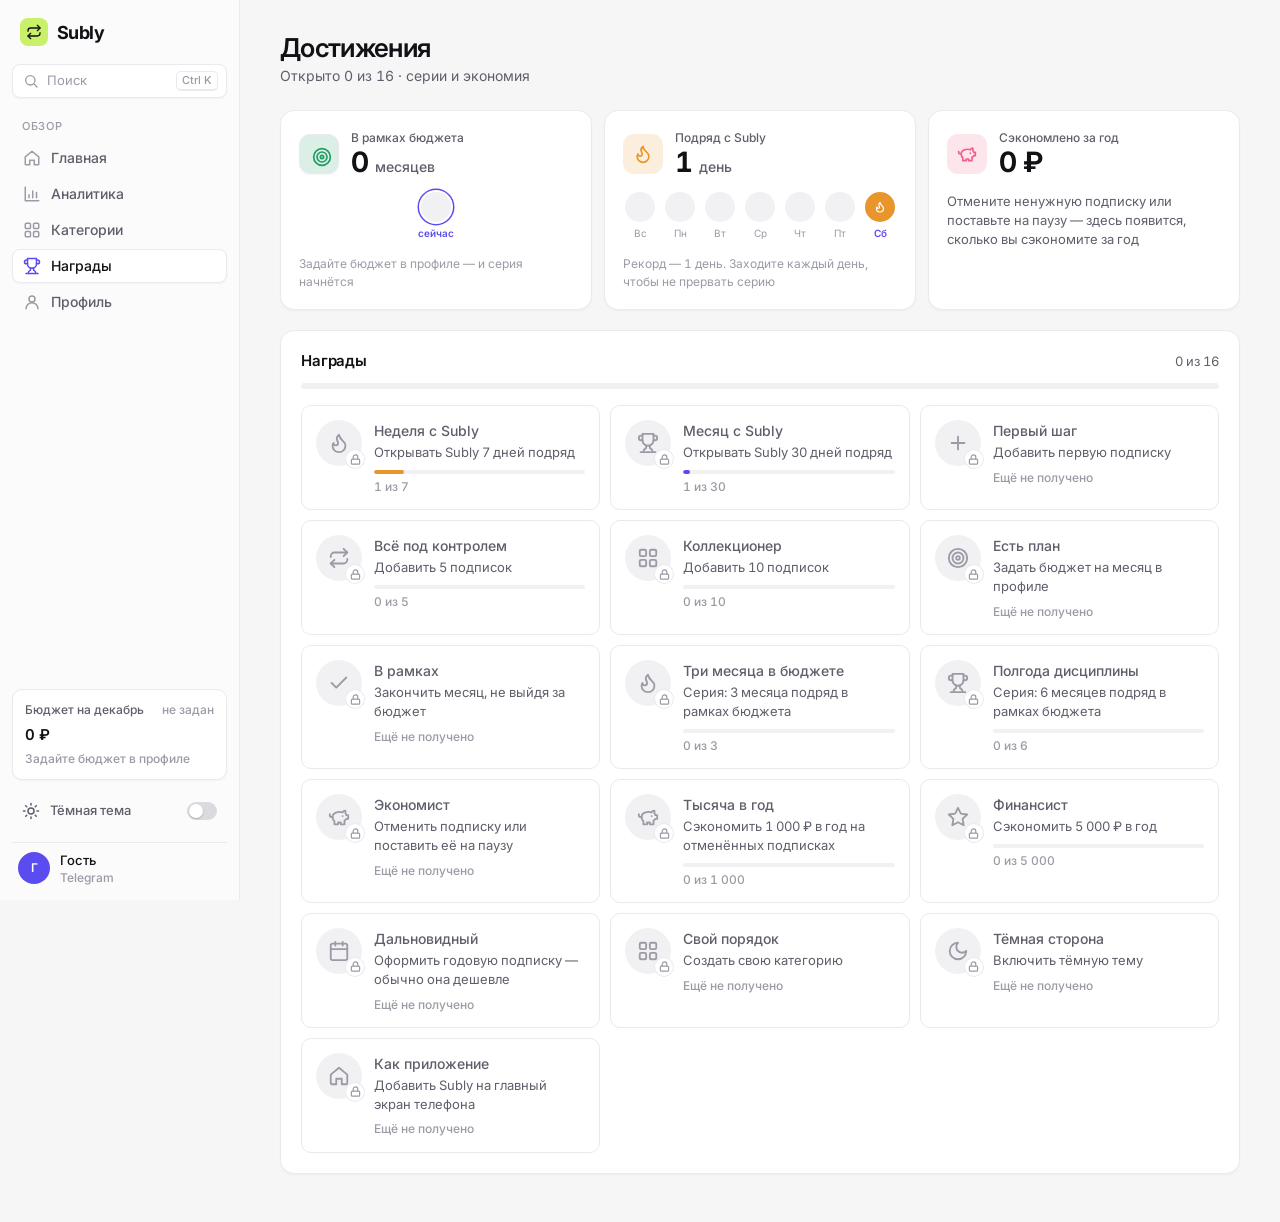
==== docs/achievements.html @ ef6b1e38 "update prize for mini app" ====
<!doctype html>
<html lang="ru">
<head>
  <meta charset="utf-8">
  <meta name="viewport" content="width=device-width, initial-scale=1">
  <!-- Библиотека Telegram Mini Apps -->
  <script src="https://telegram.org/js/telegram-web-app.js"></script>
  <script src="js/theme.js"></script>
  <title>Достижения — Subly</title>
  <link rel="icon" href="favicon.svg" type="image/svg+xml">
  <link rel="preconnect" href="https://fonts.googleapis.com">
  <link rel="preconnect" href="https://fonts.gstatic.com" crossorigin>
  <link href="https://fonts.googleapis.com/css2?family=Inter:wght@400;500;600;700&display=swap" rel="stylesheet">
  <link rel="stylesheet" href="css/base.css">
  <link rel="stylesheet" href="css/components.css">
  <link rel="stylesheet" href="css/layout.css">
  <link rel="stylesheet" href="css/pages.css">
  <link rel="stylesheet" href="css/animations.css">
</head>
<body>
  <div class="app">

    <!-- Боковое меню (одинаковое на всех страницах приложения) -->
    <aside class="sidebar">
      <a href="dashboard.html" class="logo"><span class="logo-mark"><i data-icon="repeat" data-size="16"></i></span>Subly</a>

      <!-- Кнопка быстрого поиска (то же самое — сочетание Ctrl+K) -->
      <button class="search-trigger" data-palette aria-label="Поиск">
        <i data-icon="search" data-size="16"></i><span class="label">Поиск</span><kbd>Ctrl K</kbd>
      </button>

      <nav class="nav">
        <div class="overline">Обзор</div>
        <a href="dashboard.html"><i data-icon="home" data-size="18"></i><span>Главная</span></a>
        <a href="analytics.html"><i data-icon="chart" data-size="18"></i><span>Аналитика</span></a>
        <a href="categories.html"><i data-icon="grid" data-size="18"></i><span>Категории</span></a>
        <a href="achievements.html" class="active"><i data-icon="trophy" data-size="18"></i><span>Награды</span></a>
        <a href="profile.html"><i data-icon="user" data-size="18"></i><span>Профиль</span></a>
      </nav>

      <div class="grow"></div>

      <!-- Бюджет на месяц: заполняется из API -->
      <div class="budget">
        <div class="row-between"><span class="caption muted" id="sb-budget-title">Бюджет на месяц</span><span class="caption faint" id="sb-budget-total"></span></div>
        <div class="h3" id="sb-budget-spent">—</div>
        <div class="track" id="sb-budget-track"><span style="width:0%"></span></div>
        <div class="caption faint" id="sb-budget-left">&nbsp;</div>
      </div>

      <!-- Смена темы: светлая / тёмная -->
      <button class="theme-toggle" data-theme-toggle aria-label="Тёмная тема">
        <span class="theme-icon"><span class="sun"><i data-icon="sun" data-size="18"></i></span><span class="moon"><i data-icon="moon" data-size="18"></i></span></span>
        <span class="label">Тёмная тема</span>
        <span class="switch"></span>
      </button>

      <div class="user-row">
        <div class="avatar" id="sb-avatar"></div>
        <div class="who">
          <div class="small medium" id="sb-name"></div>
          <div class="caption faint" id="sb-email"></div>
        </div>
        <button class="logout" id="logout-btn" title="Выйти" aria-label="Выйти"><i data-icon="logout" data-size="18"></i></button>
      </div>
    </aside>

    <main class="main">
      <header class="page-head reveal" style="--i:0">
        <div class="titles">
          <h1 class="h1">Достижения</h1>
          <p class="muted" id="ach-sub">&nbsp;</p>
        </div>
      </header>

      <!-- Серии и экономия -->
      <section class="streaks">
        <article class="card streak-card reveal" style="--i:1">
          <div class="streak-top">
            <span class="streak-icon budget lg"><i data-icon="target" data-size="20"></i></span>
            <div><div class="kpi-label">В рамках бюджета</div>
              <div class="streak-num"><span id="st-budget-num">0</span> <span class="unit" id="st-budget-unit">месяцев</span></div></div>
          </div>
          <div class="months" id="st-months"></div>
          <div class="kpi-hint wrap" id="st-budget-hint"></div>
        </article>
        <article class="card streak-card reveal" style="--i:2">
          <div class="streak-top">
            <span class="streak-icon fire lg"><i data-icon="flame" data-size="20"></i></span>
            <div><div class="kpi-label">Подряд с Subly</div>
              <div class="streak-num"><span id="st-visit-num">0</span> <span class="unit" id="st-visit-unit">дней</span></div></div>
          </div>
          <div class="months" id="st-week"></div>
          <div class="kpi-hint wrap" id="st-visit-hint"></div>
        </article>
        <article class="card streak-card reveal" style="--i:3">
          <div class="streak-top">
            <span class="streak-icon save lg"><i data-icon="piggy" data-size="20"></i></span>
            <div><div class="kpi-label">Сэкономлено за год</div>
              <div class="streak-num" id="st-saved">0 ₽</div></div>
          </div>
          <div class="saved-list" id="st-saved-list"></div>
        </article>
      </section>

      <!-- Награды -->
      <section class="card card-pad reveal" style="--i:4">
        <div class="row-between"><h2 class="h3">Награды</h2><span class="small muted" id="ach-count"></span></div>
        <div class="track ach-track"><span id="ach-bar" style="width:0%"></span></div>
        <div class="ach-grid" id="ach-grid"></div>
      </section>
    </main>
  </div>

  <!-- Карточка награды -->
  <template id="tpl-ach">
    <article class="ach">
      <div class="ach-icon" data-f="icon"></div>
      <div class="ach-text">
        <div class="medium" data-f="title"></div>
        <div class="small muted" data-f="desc"></div>
        <div class="ach-foot"><div class="track"><span data-f="bar" style="width:0%"></span></div><span class="caption faint" data-f="progress"></span></div>
      </div>
    </article>
  </template>

  <!-- Быстрый поиск (Ctrl+K): поиск по разделам, действиям и подпискам -->
  <template id="tpl-palette">
    <div class="palette" role="dialog" aria-modal="true" aria-label="Поиск">
      <label class="palette-input">
        <i data-icon="search" data-size="18"></i>
        <input type="text" placeholder="Поиск подписок, разделов и действий…" autocomplete="off" data-f="input">
        <kbd>Esc</kbd>
      </label>
      <div class="palette-list" data-f="list"></div>
      <div class="palette-foot"><span><kbd>↑</kbd><kbd>↓</kbd> выбрать</span><span><kbd>Enter</kbd> открыть</span></div>
    </div>
  </template>
  <script src="js/icons.js"></script>
  <script src="js/store.js"></script>
  <script src="js/api.js"></script>
  <script src="js/ui.js"></script>
  <script src="js/tg.js"></script>
  <script src="js/achievements.js"></script>
  <script src="js/layout.js"></script>
  <script src="js/palette.js"></script>
  <script>Achievements.initPage();</script>
</body>
</html>
---- docs/css/base.css ----
/* =========================================================
   base.css — цвета, шрифты и общие правила для всего сайта.
   Вариант 2: спокойный светлый интерфейс в духе Linear / Stripe / Vercel —
   много воздуха, тонкие рамки вместо теней, фиолетовый только для главного.
   ========================================================= */

/* ---------- Переменные (цвета, скругления, тени) ---------- */
:root {
  --bg-canvas: #F6F6F7;        /* фон страницы */
  --bg-surface: #FFFFFF;       /* фон карточек */
  --bg-subtle: #F1F1F3;        /* светло-серые элементы */
  --bg-hover: #F8F8F9;         /* фон строки при наведении */
  --bg-sidebar: #FBFBFC;       /* боковое меню */
  --bg-sidebar-hover: #EFEFF2;

  --ink: #121216;              /* основной текст */
  --ink-2: #5F5F6B;            /* второстепенный текст */
  --ink-3: #9B9BA6;            /* подсказки */
  --ink-inverse: #FFFFFF;

  --border: #EAEAEE;
  --border-strong: #DADADF;

  --accent: #5B4CF0;           /* фиолетовый — главные кнопки и акценты */
  --accent-hover: #4C3DE6;
  --accent-soft: #EFEDFE;
  --lime: #C8F169;             /* салатовый — фирменная деталь */

  --danger: #E5484D;
  --danger-soft: #FDECEC;
  --success: #1F9D63;
  --success-soft: #E6F6EE;
  --warning: #D9821E;
  --warning-soft: #FDF2E1;

  --focus-ring: rgba(91, 76, 240, .18);
  --overlay: rgba(18, 18, 22, .4);
  --chart-bar: #DCD8FC;
  --chart-hatch: #B9B2F7;
  --cat-black: #16161D;

  --radius-sm: 8px;
  --radius: 10px;
  --radius-lg: 14px;

  --shadow-card: 0 1px 2px rgba(18, 18, 22, .04);
  --shadow-pop: 0 6px 20px rgba(18, 18, 22, .07);
  --shadow-modal: 0 24px 64px rgba(18, 18, 22, .18);
  --shadow-menu: 0 12px 32px rgba(18, 18, 22, .12);

  --font: "Inter", "Onest", system-ui, -apple-system, "Segoe UI", Roboto, sans-serif;
  color-scheme: light;
}

/* ---------- Тёмная тема ----------
   Включается атрибутом data-theme="dark" у <html> (см. js/theme.js). */
[data-theme="dark"] {
  --bg-canvas: #0C0C0F;
  --bg-surface: #141418;
  --bg-subtle: #1D1D23;
  --bg-hover: #18181D;
  --bg-sidebar: #0F0F13;
  --bg-sidebar-hover: #1C1C22;

  --ink: #EDEDF0;
  --ink-2: #A1A1AC;
  --ink-3: #6B6B76;

  --border: #24242B;
  --border-strong: #34343D;

  --accent: #7466F5;
  --accent-hover: #8577F7;
  --accent-soft: #221F3D;

  --danger-soft: #361C1F;
  --success-soft: #12291F;
  --warning-soft: #33271A;

  --focus-ring: rgba(116, 102, 245, .3);
  --overlay: rgba(0, 0, 0, .6);
  --chart-bar: #35306A;
  --chart-hatch: #5A50B8;
  --cat-black: #5A5A68;

  --shadow-card: 0 1px 2px rgba(0, 0, 0, .3);
  --shadow-pop: 0 6px 20px rgba(0, 0, 0, .35);
  --shadow-modal: 0 24px 64px rgba(0, 0, 0, .6);
  --shadow-menu: 0 12px 32px rgba(0, 0, 0, .5);

  color-scheme: dark;
}

/* ---------- Сброс стилей браузера ---------- */
* { box-sizing: border-box; }

html, body { margin: 0; min-height: 100%; }

body {
  font-family: var(--font);
  font-size: 14px;
  line-height: 1.5;
  color: var(--ink);
  background: var(--bg-canvas);
  -webkit-font-smoothing: antialiased;
  font-variant-numeric: tabular-nums;   /* цифры одной ширины — суммы ровно стоят друг под другом */
}

h1, h2, h3, h4, p { margin: 0; }
ul, ol { margin: 0; padding: 0; list-style: none; }

a { color: var(--accent); text-decoration: none; font-weight: 500; }
a:hover { text-decoration: underline; }

button, input, select { font: inherit; color: inherit; }

svg.icon { flex-shrink: 0; display: block; }

kbd {
  font-family: var(--font); font-size: 11px; font-weight: 500; color: var(--ink-3);
  border: 1px solid var(--border); border-bottom-width: 2px; border-radius: 5px;
  padding: 0 5px; line-height: 17px; background: var(--bg-surface);
}

.hidden { display: none !important; }

/* ---------- Типографика ---------- */
.display  { font-size: 40px; line-height: 1.1;  font-weight: 700; letter-spacing: -0.03em; }
.h1       { font-size: 26px; line-height: 1.2;  font-weight: 600; letter-spacing: -0.025em; }
.h2       { font-size: 22px; line-height: 1.25; font-weight: 600; letter-spacing: -0.02em; }
.h3       { font-size: 15px; line-height: 1.35; font-weight: 600; letter-spacing: -0.01em; }
.num-l    { font-size: 30px; line-height: 1.1;  font-weight: 600; letter-spacing: -0.025em; }
.small    { font-size: 13px; line-height: 1.45; }
.caption  { font-size: 12px; line-height: 1.35; font-weight: 500; }
.overline { font-size: 11px; font-weight: 500; letter-spacing: .06em; text-transform: uppercase; }

.medium { font-weight: 500; }
.muted  { color: var(--ink-2); }
.faint  { color: var(--ink-3); }

.c-warning { color: var(--warning); }
.c-success { color: var(--success); }
.c-danger  { color: var(--danger); }
---- docs/css/components.css ----
/* =========================================================
   components.css — повторяющиеся элементы интерфейса:
   кнопки, поля ввода, карточки, бейджи, таблицы, окна, быстрый поиск.
   ========================================================= */

/* ---------- Логотип ---------- */
.logo {
  display: inline-flex; align-items: center; gap: 9px;
  font-weight: 700; font-size: 18px; letter-spacing: -0.03em; color: var(--ink);
}
.logo:hover { text-decoration: none; }
.logo-mark {
  width: 28px; height: 28px; border-radius: 8px;
  background: var(--lime); color: #121216;
  display: grid; place-items: center;
}

/* ---------- Кнопки ---------- */
.btn {
  display: inline-flex; align-items: center; justify-content: center; gap: 8px;
  height: 40px; padding: 0 16px; border-radius: var(--radius);
  border: 1px solid transparent; background: none; cursor: pointer;
  font-weight: 500; font-size: 14px; white-space: nowrap;
}
.btn:disabled { opacity: .45; cursor: not-allowed; }

.btn-primary { background: var(--accent); color: #fff; box-shadow: 0 1px 2px rgba(91, 76, 240, .25), inset 0 1px 0 rgba(255, 255, 255, .12); }
.btn-primary:hover:not(:disabled) { background: var(--accent-hover); }

.btn-secondary { background: var(--bg-surface); border-color: var(--border); color: var(--ink); box-shadow: var(--shadow-card); }
.btn-secondary:hover:not(:disabled) { border-color: var(--border-strong); background: var(--bg-hover); }

.btn-danger { background: var(--danger); color: #fff; }
.btn-danger:hover:not(:disabled) { background: #D53B40; }

.btn-danger-outline { background: var(--bg-surface); border-color: var(--border); color: var(--danger); }
.btn-danger-outline:hover:not(:disabled) { background: var(--danger-soft); border-color: var(--danger); }

.btn-ghost { color: var(--ink-2); padding: 0 10px; height: 34px; }
.btn-ghost:hover:not(:disabled) { background: var(--bg-subtle); color: var(--ink); }

.btn-block { width: 100%; }

.icon-btn {
  width: 40px; height: 40px; border-radius: var(--radius); border: 1px solid var(--border);
  background: var(--bg-surface); display: inline-grid; place-items: center; cursor: pointer; position: relative;
  color: var(--ink-2); box-shadow: var(--shadow-card);
}
.icon-btn:hover { border-color: var(--border-strong); color: var(--ink); }
.icon-btn .dot { position: absolute; top: 9px; right: 10px; width: 7px; height: 7px; border-radius: 50%; background: var(--danger); box-shadow: 0 0 0 2px var(--bg-surface); }

.close-btn {
  width: 32px; height: 32px; border-radius: var(--radius-sm); border: 0; background: none;
  display: grid; place-items: center; cursor: pointer; color: var(--ink-3);
}
.close-btn:hover { background: var(--bg-subtle); color: var(--ink); }

.link-btn {
  border: 0; background: none; padding: 0; cursor: pointer; color: var(--ink-2); font-weight: 500;
  display: inline-flex; align-items: center; gap: 4px; font-size: 13px;
}
.link-btn:hover { color: var(--ink); }

.more-btn {
  border: 0; background: none; cursor: pointer; color: var(--ink-3);
  padding: 6px; border-radius: 7px; display: grid;
}
.more-btn:hover { background: var(--bg-subtle); color: var(--ink); }

/* ---------- Поля ввода ---------- */
.field { display: flex; flex-direction: column; gap: 6px; }
.field > label { font-size: 13px; font-weight: 500; color: var(--ink); }

.input-wrap {
  display: flex; align-items: center; gap: 10px; height: 42px; padding: 0 12px;
  background: var(--bg-surface); border: 1px solid var(--border-strong); border-radius: var(--radius);
  box-shadow: var(--shadow-card);
}
.input-wrap:focus-within { border-color: var(--accent); box-shadow: 0 0 0 3px var(--focus-ring); }
.input-wrap.invalid { border-color: var(--danger); }
.input-wrap > .icon { color: var(--ink-3); width: 18px; height: 18px; }
.input-wrap input,
.input-wrap select {
  flex: 1; min-width: 0; height: 100%; border: 0; outline: 0; background: transparent; font-size: 14px;
}
.input-wrap select { cursor: pointer; appearance: none; }
.input-wrap input::placeholder { color: var(--ink-3); }

.toggle-pwd { border: 0; background: none; padding: 0; cursor: pointer; color: var(--ink-3); display: grid; }
.toggle-pwd:hover { color: var(--ink-2); }

.hint { font-size: 12px; color: var(--ink-2); }
.hint.error { color: var(--danger); }
.hint.ok { color: var(--success); }

.form-error {
  display: flex; gap: 10px; align-items: flex-start; padding: 10px 12px; border-radius: var(--radius);
  background: var(--danger-soft); color: var(--danger); font-size: 13px; font-weight: 500;
}
.form-success { background: var(--success-soft); color: var(--success); }

.row-2 { display: grid; grid-template-columns: 1fr 1fr; gap: 12px; }
.row-2 > * { min-width: 0; }

/* Чекбокс со своим квадратиком */
.checkbox { display: flex; gap: 10px; align-items: flex-start; cursor: pointer; font-size: 13px; color: var(--ink-2); user-select: none; }
.checkbox input { position: absolute; opacity: 0; pointer-events: none; }
.checkbox .box {
  width: 18px; height: 18px; flex-shrink: 0; border-radius: 5px; border: 1.5px solid var(--border-strong);
  background: var(--bg-surface); display: grid; place-items: center; color: transparent; margin-top: 1px;
}
.checkbox input:checked + .box { background: var(--accent); border-color: var(--accent); color: #fff; }
.checkbox.danger input:checked + .box { background: var(--danger); border-color: var(--danger); }
.checkbox input:focus-visible + .box { box-shadow: 0 0 0 3px var(--focus-ring); }

/* Поиск по списку */
.search {
  display: flex; align-items: center; gap: 8px; width: 220px; height: 34px; padding: 0 10px;
  background: var(--bg-surface); border: 1px solid var(--border); border-radius: var(--radius-sm);
}
.search:focus-within { border-color: var(--accent); box-shadow: 0 0 0 3px var(--focus-ring); }
.search .icon { color: var(--ink-3); }
.search input { border: 0; outline: 0; background: none; flex: 1; min-width: 0; font-size: 13px; }

/* Переключатель года */
.year-switch {
  display: inline-flex; align-items: center; gap: 2px; background: var(--bg-surface); padding: 3px;
  border: 1px solid var(--border); border-radius: var(--radius); box-shadow: var(--shadow-card);
}
.year-switch button {
  border: 0; background: none; width: 32px; height: 32px; border-radius: 7px; cursor: pointer;
  display: grid; place-items: center; color: var(--ink-2);
}
.year-switch button:hover:not(:disabled) { background: var(--bg-subtle); color: var(--ink); }
.year-switch button:disabled { opacity: .35; cursor: default; }
.year-switch .y { min-width: 52px; text-align: center; font-weight: 600; }

/* ---------- Карточки, бейджи, чипы ---------- */
.card {
  background: var(--bg-surface); border-radius: var(--radius-lg);
  border: 1px solid var(--border); box-shadow: var(--shadow-card);
}
.card-pad { padding: 20px; }
.card-head { display: flex; align-items: center; gap: 12px; padding: 18px 20px 14px; }
.card-head > .h3 { flex: 1; }

.badge {
  display: inline-flex; align-items: center; gap: 4px; padding: 2px 8px; border-radius: 6px;
  font-size: 12px; font-weight: 500; white-space: nowrap; line-height: 18px;
}
.badge-accent  { background: var(--accent-soft);  color: var(--accent); }
.badge-success { background: var(--success-soft); color: var(--success); }
.badge-warning { background: var(--warning-soft); color: var(--warning); }
.badge-danger  { background: var(--danger-soft);  color: var(--danger); }
.badge-dark    { background: var(--bg-subtle); color: var(--ink); }

/* Чипы-фильтры — как переключатель вкладок */
.chips {
  display: inline-flex; gap: 2px; padding: 3px; border-radius: var(--radius);
  background: var(--bg-subtle); flex-wrap: wrap;
}
.chip {
  border: 0; padding: 5px 10px; border-radius: 7px; background: none; color: var(--ink-2);
  font-size: 13px; font-weight: 500; cursor: pointer; display: inline-flex; align-items: center; gap: 6px;
}
.chip:hover { color: var(--ink); }
.chip .cnt { font-size: 11px; color: var(--ink-3); }
.chip.active { background: var(--bg-surface); color: var(--ink); box-shadow: 0 1px 2px rgba(18, 18, 22, .08), 0 0 0 1px var(--border); }

/* Цветной квадрат с иконкой */
.tile {
  width: 36px; height: 36px; border-radius: 10px; display: grid; place-items: center;
  color: #fff; flex-shrink: 0;
}
.tile-xs { width: 24px; height: 24px; border-radius: 7px; }
.tile-sm { width: 30px; height: 30px; border-radius: 8px; }
.tile-md { width: 36px; height: 36px; border-radius: 10px; }
.tile-lg { width: 44px; height: 44px; border-radius: 12px; }
.tile-soft   { background: var(--bg-subtle); color: var(--ink-2); }
.tile-accent { background: var(--accent-soft); color: var(--accent); }
.tile-danger { background: var(--danger-soft); color: var(--danger); }

/* Полоса прогресса */
.track { height: 6px; border-radius: 3px; background: var(--bg-subtle); overflow: hidden; }
.track > span { display: block; height: 100%; border-radius: 3px; background: var(--accent); }

/* Полоса из цветных кусков (доли категорий) */
.seg { display: flex; gap: 3px; height: 10px; }
.seg > span { flex: 0 0 auto; flex-grow: 0; min-width: 0; height: 100%; border-radius: 3px; }

.dot { width: 8px; height: 8px; border-radius: 50%; flex-shrink: 0; display: inline-block; }

.empty {
  padding: 40px 24px; text-align: center; color: var(--ink-2);
  display: flex; flex-direction: column; align-items: center; gap: 10px;
}

.skeleton {
  background: linear-gradient(90deg, var(--bg-subtle), var(--bg-hover), var(--bg-subtle));
  background-size: 200% 100%; border-radius: 8px;
}

/* ---------- Таблица ---------- */
.table { width: 100%; border-collapse: collapse; }
.table th {
  text-align: left; font-size: 12px; font-weight: 500; color: var(--ink-3);
  padding: 8px 16px; border-top: 1px solid var(--border); border-bottom: 1px solid var(--border); background: var(--bg-hover);
}
.table td { padding: 11px 16px; border-bottom: 1px solid var(--border); font-size: 13px; color: var(--ink-2); }
.table tr:last-child td { border-bottom: 0; }
.table th:first-child, .table td:first-child { padding-left: 20px; }
.table th:last-child,  .table td:last-child  { padding-right: 20px; }
.table .svc { display: flex; align-items: center; gap: 10px; color: var(--ink); font-size: 14px; font-weight: 500; }
.table .svc .tile { width: 26px; height: 26px; border-radius: 7px; }
.table .amount { color: var(--ink); font-size: 14px; font-weight: 500; text-align: right; white-space: nowrap; }
.table .pm { display: inline-flex; gap: 8px; align-items: center; }
.table-scroll { overflow-x: auto; }

/* ---------- Выпадающее меню «⋯» ---------- */
.menu {
  position: absolute; z-index: 30; min-width: 200px; background: var(--bg-surface); border-radius: var(--radius);
  box-shadow: var(--shadow-menu), 0 0 0 1px var(--border); padding: 4px;
}
.menu button {
  width: 100%; display: flex; align-items: center; gap: 10px; padding: 8px 10px; border: 0; background: none;
  border-radius: 7px; cursor: pointer; text-align: left; font-size: 13px;
}
.menu button .icon { width: 16px; height: 16px; color: var(--ink-3); }
.menu button:hover { background: var(--bg-subtle); }
.menu button.danger, .menu button.danger .icon { color: var(--danger); }

/* ---------- Модальные окна ---------- */
.modal-backdrop {
  position: fixed; inset: 0; z-index: 40; background: var(--overlay); backdrop-filter: blur(2px);
  display: grid; grid-template-columns: minmax(0, 1fr); place-items: center; padding: 24px; overflow-y: auto;
}
.modal {
  width: 100%; max-width: 460px; background: var(--bg-surface); border-radius: 16px; padding: 24px;
  border: 1px solid var(--border); box-shadow: var(--shadow-modal); display: flex; flex-direction: column; gap: 18px;
}
.modal .h2 { font-size: 19px; }
.modal-head { display: flex; align-items: flex-start; justify-content: space-between; }
.modal-title { display: flex; flex-direction: column; gap: 6px; }
.modal form { display: flex; flex-direction: column; gap: 16px; }
.modal .actions { display: flex; gap: 10px; justify-content: flex-end; margin-top: 4px; }
.modal .actions .btn { min-width: 110px; }

/* Индикатор надёжности пароля */
.strength { display: flex; flex-direction: column; gap: 8px; }
.strength .segs { display: flex; gap: 4px; }
.strength .segs i { flex: 1; height: 4px; border-radius: 2px; background: var(--bg-subtle); }
.strength .row { display: flex; align-items: center; }
.strength .row span:first-child { flex: 1; }
.req { display: flex; flex-direction: column; gap: 5px; font-size: 13px; color: var(--ink-2); }
.req li { display: flex; align-items: center; gap: 8px; }
.req li.ok { color: var(--ink); }
.req li.ok .icon { color: var(--success); }
.req li:not(.ok) .icon { color: var(--ink-3); }

/* Что удалится вместе с аккаунтом */
.loss-list {
  background: var(--danger-soft); border-radius: var(--radius); padding: 14px;
  display: flex; flex-direction: column; gap: 8px; font-size: 13px;
}
.loss-list li { display: flex; align-items: center; gap: 10px; }
.loss-list .icon { color: var(--danger); }

/* Выбор цвета и иконки категории */
.swatches { display: flex; gap: 8px; flex-wrap: wrap; }
.swatch { width: 28px; height: 28px; border-radius: 8px; border: 0; cursor: pointer; }
.swatch.selected { box-shadow: 0 0 0 2px var(--bg-surface), 0 0 0 4px var(--ink); }
.icon-pick { display: flex; gap: 6px; flex-wrap: wrap; }
.icon-pick button {
  width: 36px; height: 36px; border-radius: 9px; border: 1px solid var(--border); background: var(--bg-surface);
  cursor: pointer; display: grid; place-items: center; color: var(--ink-2);
}
.icon-pick button.selected { border-color: var(--accent); background: var(--accent-soft); color: var(--accent); }

/* ---------- Уведомление и подсказка над графиком ---------- */
.toast {
  position: fixed; left: 50%; bottom: 28px; transform: translateX(-50%); z-index: 60;
  background: var(--ink); color: var(--bg-surface); padding: 10px 16px; border-radius: var(--radius);
  font-size: 13px; font-weight: 500; box-shadow: var(--shadow-modal);
}
.toast.error { background: var(--danger); color: #fff; }

.tooltip {
  position: fixed; z-index: 50; pointer-events: none; background: var(--ink); color: var(--bg-surface); border-radius: 7px;
  padding: 5px 9px; font-size: 12px; font-weight: 500; white-space: nowrap; transform: translate(-50%, -100%);
}

/* ---------- Быстрый поиск (Ctrl+K) ---------- */
.search-trigger {
  display: flex; align-items: center; gap: 8px; width: 100%; height: 34px; padding: 0 8px 0 10px;
  border: 1px solid var(--border); border-radius: var(--radius-sm); background: var(--bg-surface);
  color: var(--ink-3); cursor: pointer; font-size: 13px; box-shadow: var(--shadow-card);
}
.search-trigger:hover { border-color: var(--border-strong); color: var(--ink-2); }
.search-trigger .label { flex: 1; text-align: left; }

.palette-backdrop { place-items: start center; padding-top: 12vh; }
.palette {
  width: 100%; max-width: 560px; background: var(--bg-surface); border-radius: 14px;
  border: 1px solid var(--border); box-shadow: var(--shadow-modal); overflow: hidden;
}
.palette-input {
  display: flex; align-items: center; gap: 10px; padding: 0 16px; height: 52px;
  border-bottom: 1px solid var(--border); color: var(--ink-3);
}
.palette-input input { flex: 1; min-width: 0; border: 0; outline: 0; background: none; font-size: 15px; color: var(--ink); }
.palette-input input::placeholder { color: var(--ink-3); }
.palette-list { max-height: 360px; overflow-y: auto; padding: 6px; }
.palette-group { font-size: 11px; font-weight: 500; color: var(--ink-3); padding: 10px 10px 4px; }
.palette-item {
  display: flex; align-items: center; gap: 10px; width: 100%; padding: 8px 10px; border: 0; border-radius: 8px;
  background: none; cursor: pointer; text-align: left; color: var(--ink); font-size: 14px;
}
.palette-item .p-icon { width: 24px; display: grid; place-items: center; color: var(--ink-3); }
.palette-item .p-label { flex: 1; min-width: 0; overflow: hidden; text-overflow: ellipsis; white-space: nowrap; }
.palette-item .p-hint { font-size: 12px; color: var(--ink-3); white-space: nowrap; }
.palette-item.active { background: var(--bg-subtle); }
.palette-item.active .p-icon { color: var(--accent); }
.palette-empty { padding: 28px; text-align: center; color: var(--ink-3); }
.palette-foot {
  display: flex; gap: 16px; padding: 8px 16px; border-top: 1px solid var(--border);
  font-size: 12px; color: var(--ink-3); background: var(--bg-hover);
}
.palette-foot span { display: inline-flex; align-items: center; gap: 4px; }

/* ---------- Переключатель темы ---------- */
.theme-toggle {
  display: flex; align-items: center; gap: 10px; height: 34px; padding: 0 10px; width: 100%;
  border: 0; border-radius: var(--radius-sm); background: none; color: var(--ink-2);
  font-weight: 500; font-size: 13px; cursor: pointer; text-align: left;
}
.theme-toggle:hover { background: var(--bg-sidebar-hover); color: var(--ink); }
.theme-toggle .label { flex: 1; }

.switch {
  width: 30px; height: 18px; border-radius: 999px; background: var(--border-strong);
  position: relative; flex-shrink: 0;
}
.switch::after {
  content: ""; position: absolute; top: 2px; left: 2px; width: 14px; height: 14px;
  border-radius: 50%; background: #fff; box-shadow: 0 1px 2px rgba(0, 0, 0, .2);
}
[data-theme="dark"] .switch { background: var(--accent); }
[data-theme="dark"] .switch::after { transform: translateX(12px); }

/* Карточка «Тёмная тема» в профиле (только на телефоне) */
.theme-card { padding: 0; overflow: hidden; }
.theme-row {
  display: flex; align-items: center; gap: 14px; width: 100%; padding: 14px 18px;
  border: 0; background: none; color: var(--ink); text-align: left; cursor: pointer;
}
.theme-row .text { flex: 1; min-width: 0; display: flex; flex-direction: column; gap: 2px; }

/* Круглая кнопка на страницах входа и регистрации */
.theme-fab {
  position: fixed; top: 20px; right: 20px; z-index: 20; width: 40px; height: 40px; border-radius: 50%;
  border: 1px solid var(--border); background: var(--bg-surface); color: var(--ink-2);
  display: grid; place-items: center; cursor: pointer; box-shadow: var(--shadow-card);
}

/* Солнце и луна лежат друг на друге, видна только одна */
.theme-icon { position: relative; width: 18px; height: 18px; flex-shrink: 0; }
.theme-icon > span { position: absolute; inset: 0; display: grid; place-items: center; }
.theme-icon .moon { opacity: 0; transform: rotate(-90deg) scale(.4); }
[data-theme="dark"] .theme-icon .sun  { opacity: 0; transform: rotate(90deg) scale(.4); }
[data-theme="dark"] .theme-icon .moon { opacity: 1; transform: none; }

[data-theme="dark"] .swatch:not(.selected) { box-shadow: inset 0 0 0 1px rgba(255, 255, 255, .14); }
---- docs/css/layout.css ----
/* =========================================================
   layout.css — расположение блоков: вход и регистрация,
   боковое меню, основная область и адаптация под телефон.
   ========================================================= */

/* ---------- Вход и регистрация: форма по центру ---------- */
.auth { min-height: 100vh; display: grid; place-items: center; position: relative; overflow: hidden; }

/* Мягкое цветное свечение на фоне */
.auth-glow { position: absolute; inset: 0; pointer-events: none; }
.auth-glow span { position: absolute; border-radius: 50%; filter: blur(80px); }
.auth-glow .g1 { width: 520px; height: 520px; left: 50%; top: -260px; margin-left: -420px; background: var(--accent); opacity: .16; }
.auth-glow .g2 { width: 380px; height: 380px; left: 50%; top: -120px; margin-left: 40px; background: var(--lime); opacity: .22; }
[data-theme="dark"] .auth-glow .g1 { opacity: .22; }
[data-theme="dark"] .auth-glow .g2 { opacity: .08; }

.auth-main {
  position: relative; width: 100%; max-width: 420px; padding: 48px 20px;
  display: flex; flex-direction: column; align-items: center; gap: 24px;
}
.auth-logo { font-size: 20px; }
.auth-form {
  width: 100%; display: flex; flex-direction: column; gap: 16px;
  background: var(--bg-surface); border: 1px solid var(--border); border-radius: 16px;
  padding: 28px; box-shadow: var(--shadow-pop);
}
.auth-form .head { display: flex; flex-direction: column; gap: 6px; margin-bottom: 4px; text-align: center; }
.auth-form .head .h1 { font-size: 22px; }
.auth-form .foot { text-align: center; }
.auth-perks { display: flex; flex-wrap: wrap; justify-content: center; gap: 8px 18px; font-size: 12px; color: var(--ink-2); }
.auth-perks li { display: inline-flex; align-items: center; gap: 6px; }
.auth-perks .icon { color: var(--accent); }
.auth-copy { margin-top: -8px; }

.form-row { display: flex; align-items: center; justify-content: space-between; }

/* ---------- Приложение: меню слева + содержимое ---------- */
.app { display: flex; min-height: 100vh; }

.sidebar {
  width: 240px; flex-shrink: 0; background: var(--bg-sidebar); border-right: 1px solid var(--border);
  padding: 18px 12px 14px; display: flex; flex-direction: column; gap: 14px;
  position: sticky; top: 0; height: 100vh;
}
.sidebar .logo { padding: 0 8px; margin-bottom: 4px; }

.nav { display: flex; flex-direction: column; gap: 2px; margin-top: 6px; }
.nav .overline { color: var(--ink-3); padding: 0 10px; margin-bottom: 4px; }
.nav a {
  display: flex; align-items: center; gap: 10px; height: 34px; padding: 0 10px; border-radius: var(--radius-sm);
  color: var(--ink-2); font-weight: 500; font-size: 14px; text-decoration: none; border: 1px solid transparent;
}
.nav a .icon { color: var(--ink-3); }
.nav a:hover { background: var(--bg-sidebar-hover); color: var(--ink); }
.nav a.active { background: var(--bg-surface); color: var(--ink); border-color: var(--border); box-shadow: var(--shadow-card); }
.nav a.active .icon { color: var(--accent); }

.sidebar .grow { flex: 1; }

/* Бюджет на месяц — маленькая карточка внизу меню */
.budget {
  border: 1px solid var(--border); background: var(--bg-surface); border-radius: var(--radius);
  padding: 12px; display: flex; flex-direction: column; gap: 6px; box-shadow: var(--shadow-card);
}
.budget .row-between span { white-space: nowrap; }
.budget .track > span { background: var(--accent); }
.budget .track.over > span { background: var(--danger); }

.user-row { display: flex; align-items: center; gap: 10px; padding: 8px 6px 0; border-top: 1px solid var(--border); }
.avatar {
  width: 32px; height: 32px; border-radius: 50%; background: var(--accent); color: #fff;
  display: grid; place-items: center; font-size: 12px; font-weight: 600; flex-shrink: 0;
}
.user-row .who { flex: 1; min-width: 0; }
.user-row .who div { white-space: nowrap; overflow: hidden; text-overflow: ellipsis; }
.logout { border: 0; background: none; color: var(--ink-3); cursor: pointer; padding: 6px; display: grid; border-radius: 7px; }
.logout:hover { color: var(--ink); background: var(--bg-sidebar-hover); }

/* Основная область страницы: содержимое по центру, не шире 1180px */
.main {
  flex: 1; min-width: 0; width: 100%; padding: 32px 40px 48px; display: flex; flex-direction: column; gap: 20px;
  max-width: 1260px; margin: 0 auto;
}

.page-head { display: flex; align-items: center; gap: 10px; flex-wrap: wrap; margin-bottom: 4px; }
.page-head .titles { flex: 1; min-width: 240px; display: flex; flex-direction: column; gap: 2px; }

/* Сетки */
.stats { display: grid; grid-template-columns: repeat(4, 1fr); gap: 12px; }
.overview { display: grid; grid-template-columns: minmax(0, 1.65fr) minmax(0, 1fr); gap: 12px; }
.kpis { display: grid; grid-template-rows: repeat(3, 1fr); gap: 12px; }
.content-2 { display: grid; grid-template-columns: minmax(0, 1fr) 340px; gap: 16px; align-items: start; }
.content-profile { display: grid; grid-template-columns: minmax(0, 1fr) 340px; gap: 16px; align-items: start; }
.charts { display: grid; grid-template-columns: minmax(0, 1fr) 340px; gap: 12px; }
.cat-grid { display: grid; grid-template-columns: repeat(4, 1fr); gap: 12px; }
.col { display: flex; flex-direction: column; gap: 16px; }

/* Блоки только для телефона (см. медиазапрос ниже) */
.mobile-only { display: none; }

/* ---------- Адаптация под разные экраны ---------- */
@media (max-width: 1200px) {
  .stats, .cat-grid { grid-template-columns: repeat(2, 1fr); }
  .content-2, .content-profile, .charts, .overview { grid-template-columns: minmax(0, 1fr); }
  .kpis { grid-template-rows: none; grid-template-columns: repeat(3, 1fr); }
}

@media (max-width: 900px) {
  .app { flex-direction: column; }

  /* Меню превращается в верхнюю полосу: логотип, поиск, пользователь */
  .sidebar {
    width: 100%; height: auto; position: sticky; top: 0; z-index: 25; border-right: 0; border-bottom: 1px solid var(--border);
    flex-direction: row; align-items: center; gap: 8px; padding: 10px 14px;
    background: var(--bg-surface);   /* без размытия: оно сломало бы нижнюю панель (position: fixed) */
  }
  .sidebar .logo { flex: 1; margin: 0; padding: 0; }
  .sidebar .grow, .sidebar .budget, .sidebar .nav .overline, .sidebar .theme-toggle { display: none; }
  .search-trigger { width: 36px; height: 36px; padding: 0; justify-content: center; }
  .search-trigger .label, .search-trigger kbd { display: none; }
  .user-row { border-top: 0; padding: 0; }
  .user-row .who { display: none; }

  /* Разделы — нижняя панель, как в мобильных приложениях */
  .sidebar .nav {
    position: fixed; left: 0; right: 0; bottom: 0; z-index: 30; margin: 0;
    flex-direction: row; gap: 4px; padding: 6px 8px calc(6px + env(safe-area-inset-bottom));
    background: color-mix(in srgb, var(--bg-surface) 92%, transparent); backdrop-filter: blur(12px);
    border-top: 1px solid var(--border);
  }
  .sidebar .nav a {
    flex: 1; min-width: 0; height: auto; flex-direction: column; justify-content: center; gap: 3px;
    padding: 7px 2px; font-size: 11px; text-align: center; border-radius: 10px; box-shadow: none; border: 0;
  }
  .sidebar .nav a.active { background: var(--accent-soft); color: var(--accent); }
  .mobile-only { display: block; }

  .main { padding: 20px 16px 96px; }
  .toast { bottom: 88px; }
  .sub-row .date { display: none; }
  .list-cols .c-date { display: none; }
}

@media (max-width: 600px) {
  .stats, .cat-grid, .row-2, .kpis { grid-template-columns: 1fr; }
  .h1 { font-size: 24px; }
  .page-head .titles { min-width: 0; flex-basis: 100%; }
  .page-head .btn-primary { flex: 1; }

  .modal-backdrop { padding: 12px; }
  .modal { padding: 20px; }
  .modal .actions .btn { flex: 1; min-width: 0; }
  .palette-backdrop { padding-top: 12px; }

  .list-head .search { width: 100%; }
  .hero-foot { grid-template-columns: 1fr 1fr; }
  .hero-num { font-size: 38px; }

  .profile-card { padding: 18px 18px 6px; }
  .profile-top { flex-wrap: wrap; gap: 14px; }
  .profile-top .btn { width: 100%; }
  .p-field { flex-wrap: wrap; gap: 10px 14px; }
  .p-field .col-text { flex: 1 1 calc(100% - 60px); }
  .p-field .btn-ghost { display: none; }
  .p-field #pwd-btn { width: 100%; }
  .danger-zone .row .btn { width: 100%; }
}

/* ---------- Telegram Mini App ---------- */
/* Фото профиля из Telegram вместо инициалов */
.avatar.has-photo { background-size: cover; background-position: center; color: transparent; }
/* Скачивание файлов внутри Telegram работает не везде — выгрузку CSV прячем */
.in-telegram #export-btn { display: none; }
---- docs/css/pages.css ----
/* =========================================================
   pages.css — стили отдельных страниц:
   главная, аналитика, категории, профиль.
   ========================================================= */

/* ---------- Главная: главная цифра месяца ---------- */
.hero {
  padding: 22px 24px; display: flex; flex-direction: column; gap: 14px; position: relative; overflow: hidden;
  /* лёгкое фиолетовое свечение в углу */
  background:
    radial-gradient(circle at 100% 0, color-mix(in srgb, var(--accent) 10%, transparent), transparent 45%),
    var(--bg-surface);
}
.hero-top { display: flex; align-items: center; gap: 10px; flex-wrap: wrap; color: var(--ink-2); }
.hero-top .medium { flex: 1; }
.hero-hint {
  font-size: 12px; color: var(--ink-2); background: var(--bg-subtle); border-radius: 6px; padding: 2px 8px;
}
.hero-num { font-size: 44px; line-height: 1; font-weight: 700; letter-spacing: -0.04em; margin: 2px 0 6px; }
.hero .seg { height: 12px; }
.seg-legend { display: flex; flex-wrap: wrap; gap: 6px 18px; }
.seg-item { display: inline-flex; align-items: center; gap: 7px; font-size: 13px; color: var(--ink-2); font-weight: 400; }
.seg-item:hover { text-decoration: none; color: var(--ink); }
.seg-item .v { color: var(--ink); font-weight: 500; }
.hero-foot {
  margin-top: auto; padding-top: 14px; border-top: 1px solid var(--border);
  display: grid; grid-template-columns: repeat(3, minmax(0, 1fr)); gap: 12px;
}
.hero-foot > div { display: flex; flex-direction: column; gap: 2px; min-width: 0; }
.hero-foot .medium { font-size: 15px; }

/* Три показателя справа от главной цифры */
.kpi { padding: 14px 16px; display: flex; flex-direction: column; justify-content: center; gap: 4px; min-width: 0; }
.kpi-label { display: flex; align-items: center; gap: 7px; font-size: 12px; font-weight: 500; color: var(--ink-2); }
.kpi-label .icon { color: var(--ink-3); }
.kpi-num { font-size: 22px; font-weight: 600; letter-spacing: -0.02em; line-height: 1.2; }
.kpi-hint { font-size: 12px; color: var(--ink-3); white-space: nowrap; overflow: hidden; text-overflow: ellipsis; }

/* Ключевые показатели на странице аналитики */
.stats .kpi { padding: 16px 18px; gap: 6px; }
.stats .kpi .h2 { font-size: 22px; }

/* ---------- Главная: лента «Ближайшие 14 дней» ---------- */
.upcoming .card-head { padding-bottom: 10px; }
.days {
  display: grid; grid-template-columns: repeat(14, minmax(58px, 1fr)); gap: 6px;
  padding: 0 20px 18px; overflow-x: auto; scrollbar-width: thin;
}
.day {
  display: flex; flex-direction: column; align-items: center; gap: 4px; padding: 10px 4px 8px;
  border-radius: var(--radius); border: 1px solid transparent; min-height: 108px;
}
.day .wd { font-size: 11px; color: var(--ink-3); font-weight: 500; }
.day .dn { font-size: 15px; font-weight: 600; white-space: nowrap; }
.day .logos { display: flex; flex-direction: column; align-items: center; gap: 3px; margin-top: 2px; }
.day .sum { font-size: 11px; font-weight: 600; color: var(--ink); margin-top: auto; white-space: nowrap; }
.day.has { background: var(--bg-hover); border-color: var(--border); }
.day.today .wd { color: var(--accent); }
.day.today .dn { color: var(--accent); }
.day.today { border-color: color-mix(in srgb, var(--accent) 35%, transparent); }

/* ---------- Совет — тонкая полоса ---------- */
.tip {
  display: flex; align-items: center; gap: 12px; padding: 12px 16px; border-radius: var(--radius-lg);
  background: color-mix(in srgb, var(--lime) 28%, var(--bg-surface)); border: 1px solid color-mix(in srgb, var(--lime) 60%, var(--border));
}
.tip-icon { width: 30px; height: 30px; border-radius: 8px; background: var(--lime); color: #121216; display: grid; place-items: center; flex-shrink: 0; }
.tip p { flex: 1; font-size: 13px; }
.tip a { color: var(--ink); display: inline-flex; align-items: center; gap: 2px; font-size: 13px; white-space: nowrap; }
[data-theme="dark"] .tip { background: color-mix(in srgb, var(--lime) 8%, var(--bg-surface)); border-color: color-mix(in srgb, var(--lime) 25%, var(--border)); }

/* ---------- Список подписок ---------- */
.list-head { flex-wrap: wrap; }
.list-cols {
  display: flex; gap: 16px; padding: 8px 20px; font-size: 12px; color: var(--ink-3); font-weight: 500;
  border-top: 1px solid var(--border); border-bottom: 1px solid var(--border); background: var(--bg-hover);
}
.list-cols span:first-child { flex: 1; }
.list-cols .c-date { width: 170px; }
.list-cols .c-price { width: 110px; text-align: right; margin-right: 38px; }

.sub-row {
  display: flex; align-items: center; gap: 14px; padding: 12px 20px;
  border-bottom: 1px solid var(--border); position: relative; background: var(--bg-surface);
}
.sub-row:last-child { border-bottom: 0; }
.sub-row.inactive { opacity: .5; }
.sub-row .name { flex: 1; min-width: 0; }
.sub-row .name > div { white-space: nowrap; overflow: hidden; text-overflow: ellipsis; }
.sub-row .name .small { font-size: 12px; }
.sub-row .date { width: 170px; flex-shrink: 0; }
.sub-row .date .small { font-size: 12px; }
.sub-row .price { width: 110px; flex-shrink: 0; text-align: right; }
.sub-row .price .small { font-size: 12px; }
.list-card { overflow: hidden; }

.list-foot { display: flex; justify-content: center; padding: 12px; border-top: 1px solid var(--border); }

/* ---------- Аналитика ---------- */
.chart-card { display: flex; flex-direction: column; gap: 14px; min-width: 0; }
.chart-head { display: flex; align-items: center; gap: 16px; flex-wrap: wrap; }
.chart-head .h3 { flex: 1; }
.chart-legend { display: flex; gap: 14px; align-items: center; flex-wrap: wrap; }
.chart-legend span { display: inline-flex; align-items: center; gap: 6px; font-size: 12px; color: var(--ink-2); }
.chart-legend i { width: 10px; height: 10px; border-radius: 3px; display: inline-block; }
.chart-legend .paid { background: var(--chart-bar); }
.chart-legend .current { background: var(--accent); }
.chart-legend .forecast { background: repeating-linear-gradient(45deg, var(--accent-soft) 0 3px, var(--chart-hatch) 3px 5px); }

.bar-chart { width: 100%; height: 240px; display: block; overflow: visible; }
.bar-chart text { font-family: var(--font); font-size: 11px; fill: var(--ink-3); }
.bar-chart .bar { cursor: default; }

/* Структура расходов: общая полоса и список категорий */
.struct-total { display: flex; align-items: baseline; gap: 8px; }
.legend { display: flex; flex-direction: column; gap: 12px; }
.struct-row { display: flex; flex-direction: column; gap: 6px; }
.struct-row .top { display: flex; align-items: center; gap: 8px; font-size: 13px; }
.struct-row .n { flex: 1; min-width: 0; overflow: hidden; text-overflow: ellipsis; white-space: nowrap; }
.struct-row .v { font-weight: 500; }
.struct-row .p { width: 46px; text-align: right; color: var(--ink-3); font-size: 12px; }
.struct-row .track { height: 4px; }

/* ---------- Категории ---------- */
.cat-card {
  padding: 18px; display: flex; flex-direction: column; gap: 14px; cursor: pointer; position: relative;
}
.cat-card:hover { border-color: var(--border-strong); }
.cat-card.selected { border-color: var(--accent); box-shadow: 0 0 0 3px var(--focus-ring); }
.cat-card .top { display: flex; align-items: center; justify-content: space-between; }
.cat-card .sum { display: flex; align-items: baseline; gap: 6px; }
.cat-card .h2 { font-size: 22px; }

.cat-add {
  border: 1px dashed var(--border-strong); border-radius: var(--radius-lg); background: none; cursor: pointer;
  display: flex; flex-direction: column; align-items: center; justify-content: center; gap: 10px; min-height: 180px;
  color: var(--ink-2); font-weight: 500;
}
.cat-add:hover { border-color: var(--accent); color: var(--accent); background: var(--accent-soft); }

.detail-head { flex-wrap: wrap; gap: 12px; padding: 16px 20px; border-bottom: 1px solid var(--border); }
.detail-head .titles { flex: 1; min-width: 200px; }

/* ---------- Профиль ---------- */
.profile-card { padding: 22px 24px 8px; }
.profile-top { display: flex; align-items: center; gap: 16px; padding-bottom: 18px; border-bottom: 1px solid var(--border); }
.profile-top .who { flex: 1; min-width: 0; }
.profile-top .name-line { display: flex; align-items: center; gap: 10px; flex-wrap: wrap; }
.avatar-lg { width: 56px; height: 56px; font-size: 19px; font-weight: 600; }

.p-field { display: flex; align-items: center; gap: 14px; padding: 14px 0; border-bottom: 1px solid var(--border); }
.p-field:last-child { border-bottom: 0; }
.p-field .tile { width: 34px; height: 34px; }
.p-field .col-text { flex: 1; min-width: 0; display: flex; flex-direction: column; gap: 2px; }
.p-field .overline { font-size: 11px; }
.p-field .val { display: flex; align-items: center; gap: 10px; flex-wrap: wrap; font-weight: 500; }
.p-field .dots { letter-spacing: 2px; }

.danger-zone { padding: 18px 24px; border-color: color-mix(in srgb, var(--danger) 30%, var(--border)); }
.danger-zone .row { display: flex; align-items: center; gap: 16px; flex-wrap: wrap; }
.danger-zone .text { flex: 1; min-width: 220px; display: flex; flex-direction: column; gap: 2px; }

/* Карточка «Потрачено в этом месяце» — как главная цифра на главной */
.spend {
  border-radius: var(--radius-lg); padding: 22px 24px; display: flex; flex-direction: column; gap: 14px;
  border: 1px solid var(--border); box-shadow: var(--shadow-card);
  background:
    radial-gradient(circle at 100% 0, color-mix(in srgb, var(--accent) 10%, transparent), transparent 50%),
    var(--bg-surface);
}
.spend .head { display: flex; align-items: center; gap: 8px; }
.spend .head .overline { flex: 1; color: var(--ink-2); }
.spend .big { font-size: 40px; line-height: 1; letter-spacing: -0.04em; color: var(--ink); }
.spend .track { height: 8px; border-radius: 4px; }
.spend .track > span { background: var(--accent); border-radius: 4px; }
.spend .line { display: flex; align-items: center; gap: 8px; font-size: 13px; }
.spend .line .l { flex: 1; color: var(--ink-2); }
.spend .line .dot[style*="lime"] { background: var(--accent) !important; }
.spend hr { border: 0; border-top: 1px solid var(--border); margin: 0; width: 100%; }

.stats-card { padding: 16px 20px 6px; }
.stat-line { display: flex; align-items: center; padding: 10px 0; border-bottom: 1px solid var(--border); font-size: 13px; }
.stat-line:last-child { border-bottom: 0; }
.stat-line .l { flex: 1; color: var(--ink-2); }
.stat-line .v { font-weight: 500; }

/* ---------- Небольшие вспомогательные блоки ---------- */
.row-between { display: flex; align-items: center; justify-content: space-between; gap: 12px; }

/* ---------- Иконка на главном экране (Telegram) ---------- */
.home-banner {
  display: flex; align-items: center; gap: 12px; padding: 10px 10px 10px 14px; border-radius: var(--radius-lg);
  background: var(--accent-soft); border: 1px solid color-mix(in srgb, var(--accent) 25%, var(--border));
}
.home-banner p { flex: 1; min-width: 0; }
.home-banner .btn { height: 34px; padding: 0 14px; font-size: 13px; }
.home-card { padding: 0; overflow: hidden; }
.home-row { display: flex; align-items: center; gap: 14px; padding: 14px 18px; }
.home-row .text { flex: 1; min-width: 0; display: flex; flex-direction: column; gap: 2px; }
.home-row .btn { height: 34px; padding: 0 14px; font-size: 13px; }
.home-row .done { font-size: 13px; font-weight: 500; color: var(--success); white-space: nowrap; display: inline-flex; align-items: center; gap: 4px; }
@media (max-width: 600px) {
  .home-banner .muted { display: none; }   /* на телефоне — коротко */
}

/* ---------- Серии и достижения ---------- */
.streak-icon {
  width: 28px; height: 28px; border-radius: 8px; display: grid; place-items: center; flex-shrink: 0;
}
.streak-icon.lg { width: 40px; height: 40px; border-radius: 11px; }
.streak-icon.fire   { background: color-mix(in srgb, #E8962C 16%, transparent); color: #E8962C; }
.streak-icon.budget { background: color-mix(in srgb, #1F9D63 16%, transparent); color: #1F9D63; }
.streak-icon.save   { background: color-mix(in srgb, #F25F8B 16%, transparent); color: #F25F8B; }
.streak-icon.ach    { background: var(--accent-soft); color: var(--accent); }

/* Полоска на главной */
.streak-strip {
  display: grid; grid-template-columns: repeat(3, minmax(0, 1fr)) auto; align-items: center; gap: 12px;
  padding: 12px 16px; color: var(--ink); font-weight: 400;
}
.streak-strip:hover { text-decoration: none; border-color: var(--border-strong); }
.streak-strip > .icon { color: var(--ink-3); }
.ss-item { display: flex; align-items: center; gap: 10px; font-size: 13px; min-width: 0; }
.ss-item b { font-size: 15px; }

/* Страница «Достижения» */
.streaks { display: grid; grid-template-columns: repeat(3, minmax(0, 1fr)); gap: 12px; }
.streak-card { padding: 18px; display: flex; flex-direction: column; gap: 14px; }
.streak-top { display: flex; align-items: center; gap: 12px; }
.streak-num { font-size: 28px; font-weight: 700; letter-spacing: -0.03em; line-height: 1.1; }
.streak-num .unit { font-size: 14px; font-weight: 500; color: var(--ink-2); letter-spacing: 0; }
.kpi-hint.wrap { white-space: normal; }

.months { display: flex; gap: 6px; }
.mdot, .wdot { flex: 1; display: flex; flex-direction: column; align-items: center; gap: 4px; font-size: 10px; color: var(--ink-3); min-width: 0; }
.mdot i, .wdot i {
  width: 100%; max-width: 30px; aspect-ratio: 1; border-radius: 50%; display: grid; place-items: center;
  background: var(--bg-subtle); color: #fff;
}
.mdot.ok i { background: #1F9D63; }
.mdot.bad i { background: color-mix(in srgb, var(--danger) 70%, var(--bg-subtle)); }
.mdot.now i { box-shadow: 0 0 0 2px var(--bg-surface), 0 0 0 3.5px var(--accent); }
.mdot.now span, .wdot.today span { color: var(--accent); font-weight: 600; }
.wdot.on i { background: #E8962C; }

.saved-list { display: flex; flex-direction: column; gap: 8px; }
.saved-row { display: flex; justify-content: space-between; gap: 10px; font-size: 13px; }
.saved-row span:first-child { min-width: 0; overflow: hidden; text-overflow: ellipsis; white-space: nowrap; }

.ach-track { margin: 12px 0 16px; }
.ach-grid { display: grid; grid-template-columns: repeat(auto-fill, minmax(250px, 1fr)); gap: 10px; }
.ach {
  display: flex; gap: 12px; padding: 14px; border-radius: var(--radius); border: 1px solid var(--border);
  background: var(--bg-surface);
}
.ach-icon {
  --c: var(--accent);
  width: 46px; height: 46px; border-radius: 50%; flex-shrink: 0; display: grid; place-items: center; position: relative;
  color: #fff; background: radial-gradient(circle at 30% 25%, color-mix(in srgb, var(--c) 70%, #fff), var(--c));
  box-shadow: 0 4px 12px color-mix(in srgb, var(--c) 35%, transparent);
}
.ach-icon.sm { width: 34px; height: 34px; }
.ach-icon .lock {
  position: absolute; right: -2px; bottom: -2px; width: 18px; height: 18px; border-radius: 50%;
  background: var(--bg-surface); color: var(--ink-3); display: grid; place-items: center; box-shadow: 0 0 0 1px var(--border);
}
.ach.locked .ach-icon { background: var(--bg-subtle); color: var(--ink-3); box-shadow: none; }
.ach.locked .medium { color: var(--ink-2); }
.ach-text { flex: 1; min-width: 0; display: flex; flex-direction: column; gap: 2px; }
.ach-foot { display: flex; flex-direction: column; gap: 5px; margin-top: 6px; }
.ach-foot .track { height: 4px; }
.ach:not(.locked) .ach-foot .caption { color: var(--success); }

/* Праздничное окно при открытии награды */
.unlock-backdrop {
  position: fixed; inset: 0; z-index: 70; background: var(--overlay); backdrop-filter: blur(3px);
  display: grid; place-items: center; padding: 20px;
}
.unlock-card {
  position: relative; width: 100%; max-width: 360px; background: var(--bg-surface); border-radius: 22px;
  border: 1px solid var(--border); box-shadow: var(--shadow-modal); padding: 28px 22px 18px;
  display: flex; flex-direction: column; align-items: center; gap: 10px; text-align: center; overflow: hidden;
}
.unlock-kicker { color: var(--accent); }
.unlock-badge {
  --c: var(--accent);
  width: 96px; height: 96px; border-radius: 50%; display: grid; place-items: center; color: #fff; margin: 6px 0 4px;
  background: radial-gradient(circle at 30% 25%, color-mix(in srgb, var(--c) 65%, #fff), var(--c));
  box-shadow: 0 0 0 8px color-mix(in srgb, var(--c) 14%, transparent), 0 12px 30px color-mix(in srgb, var(--c) 40%, transparent);
}
.unlock-card .btn { margin-top: 8px; }
.unlock-list { width: 100%; display: flex; flex-direction: column; gap: 10px; text-align: left; margin: 6px 0; max-height: 46vh; overflow-y: auto; }
.unlock-row { display: flex; align-items: center; gap: 12px; }
.confetti { position: absolute; inset: 0; pointer-events: none; }
.confetti i { position: absolute; top: -12px; left: var(--x); width: 7px; height: 12px; border-radius: 2px; transform: rotate(var(--r)); opacity: 0; }

@media (max-width: 900px) {
  .streaks { grid-template-columns: minmax(0, 1fr); }
}
@media (max-width: 600px) {
  .streak-strip { grid-template-columns: repeat(3, minmax(0, 1fr)); gap: 8px; padding: 12px; }
  .streak-strip > .icon { display: none; }
  .ss-item { flex-direction: column; align-items: flex-start; gap: 6px; font-size: 12px; }
  .ach-grid { grid-template-columns: minmax(0, 1fr); }
}
---- docs/css/animations.css ----
/* =========================================================
   animations.css — анимации, чтобы сайт был «живым».
   Все анимации короткие (0.15–0.9 с) и не мешают работе.
   Если в системе включено «Уменьшить движение», они отключаются.
   ========================================================= */

/* ---------- Ключевые кадры ---------- */

/* Появление снизу вверх */
@keyframes rise {
  from { opacity: 0; transform: translateY(14px); }
  to   { opacity: 1; transform: translateY(0); }
}

/* Плавное появление */
@keyframes fade-in {
  from { opacity: 0; }
  to   { opacity: 1; }
}

/* Окно «выпрыгивает» */
@keyframes pop {
  from { opacity: 0; transform: translateY(10px) scale(.97); }
  to   { opacity: 1; transform: translateY(0) scale(1); }
}

/* Столбик графика растёт снизу */
@keyframes grow-up {
  from { transform: scaleY(0); }
  to   { transform: scaleY(1); }
}

/* Медленное «парение» декоративных кругов */
@keyframes float {
  0%, 100% { transform: translate(0, 0); }
  50%      { transform: translate(-12px, 16px); }
}

/* Пульсирующая точка на колокольчике */
@keyframes pulse {
  0%   { box-shadow: 0 0 0 0 rgba(229, 72, 77, .5); }
  70%  { box-shadow: 0 0 0 7px rgba(229, 72, 77, 0); }
  100% { box-shadow: 0 0 0 0 rgba(229, 72, 77, 0); }
}

/* Переливание «скелетона» во время загрузки */
@keyframes shimmer {
  to { background-position: -200% 0; }
}

/* Галочка в чекбоксе */
@keyframes check-pop {
  0%   { transform: scale(.4); }
  70%  { transform: scale(1.15); }
  100% { transform: scale(1); }
}

/* ---------- Появление элементов при загрузке страницы ---------- */
/* Элементу с классом .reveal задаётся номер --i — так блоки появляются по очереди */
.reveal {
  animation: rise .5s cubic-bezier(.2, .7, .2, 1) both;
  animation-delay: calc(var(--i, 0) * 60ms);
}

.auth-form > * { animation: rise .45s cubic-bezier(.2, .7, .2, 1) both; }
.auth-form > *:nth-child(2) { animation-delay: .05s; }
.auth-form > *:nth-child(3) { animation-delay: .1s; }
.auth-form > *:nth-child(4) { animation-delay: .15s; }
.auth-form > *:nth-child(5) { animation-delay: .2s; }
.auth-form > *:nth-child(6) { animation-delay: .25s; }
.auth-form > *:nth-child(n+7) { animation-delay: .3s; }

/* ---------- Наведение и нажатие ---------- */
.btn, .icon-btn, .chip, .close-btn, .more-btn, .link-btn, .swatch, .icon-pick button,
.year-switch button, .logout {
  transition: background-color .15s, border-color .15s, color .15s, box-shadow .2s, transform .15s, opacity .15s;
}
.btn:active:not(:disabled), .icon-btn:active, .chip:active { transform: scale(.97); }
.btn-primary:hover:not(:disabled) { box-shadow: 0 4px 14px rgba(91, 76, 240, .3); }
.btn-danger:hover:not(:disabled)  { box-shadow: 0 4px 14px rgba(229, 72, 77, .25); }
.swatch:hover { transform: scale(1.08); }

/* Карточки слегка приподнимаются при наведении */
.kpi, .cat-card, .cat-add, .hero, .spend {
  transition: transform .2s ease, box-shadow .2s ease, border-color .2s ease, background-color .2s ease;
}
.kpi:hover, .cat-card:hover { transform: translateY(-2px); box-shadow: var(--shadow-pop); }

/* Строки подписок */
.sub-row { transition: background-color .15s; }
.sub-row:hover { background: var(--bg-hover); }
.sub-row .tile { transition: transform .2s ease; }
.sub-row:hover .tile { transform: scale(1.06); }

/* Пункты меню: иконка чуть сдвигается */
.nav a { transition: background-color .15s, color .15s; }
.nav a .icon { transition: transform .2s ease; }
.nav a:hover .icon { transform: translateX(2px); }

/* Логотип поворачивается при наведении */
.logo-mark { transition: transform .4s cubic-bezier(.2, .7, .2, 1); }
.logo:hover .logo-mark { transform: rotate(180deg); }

/* Поля ввода */
.input-wrap { transition: border-color .15s, box-shadow .2s; }
.checkbox .box { transition: background-color .15s, border-color .15s; }
.checkbox input:checked + .box .icon { animation: check-pop .25s ease both; }

/* ---------- Полосы прогресса растут до нужной ширины ---------- */
.track > span { transition: width .9s cubic-bezier(.2, .7, .2, 1); }
.strength .segs i { transition: background-color .25s; }

/* ---------- Графики ---------- */
.bar-chart .bar {
  transform-box: fill-box;
  transform-origin: bottom;
  animation: grow-up .7s cubic-bezier(.2, .7, .2, 1) both;
  animation-delay: calc(var(--i, 0) * 45ms);
  transition: opacity .15s;
}
.bar-chart .bar:hover { opacity: .8; }

/* Куски полосы категорий плавно растут до своей доли */
.seg > span { transition: flex-grow .9s cubic-bezier(.2, .7, .2, 1); }

/* Дни в ленте «Ближайшие 14 дней» появляются слева направо */
.day { animation: rise .4s cubic-bezier(.2, .7, .2, 1) both; animation-delay: calc(var(--i, 0) * 30ms); }
.day .tile { transition: transform .2s ease; }
.day:hover .tile { transform: scale(1.12); }

/* ---------- Окна, меню, уведомления ---------- */
.modal-backdrop { animation: fade-in .18s ease-out; }
.modal { animation: pop .22s cubic-bezier(.2, .7, .2, 1); }
.menu { animation: pop .14s ease-out; transform-origin: top right; }
.palette { animation: pop .16s cubic-bezier(.2, .7, .2, 1); }
.palette-item, .search-trigger, .theme-toggle { transition: background-color .12s, color .12s, border-color .12s; }
.toast { animation: rise .25s ease-out; }

/* ---------- Мелкие детали ---------- */
.icon-btn .dot:not(.hidden) { animation: pulse 2s infinite; }
.skeleton { animation: shimmer 1.2s infinite; }
.auth-glow .g1 { animation: float 14s ease-in-out infinite; }
.auth-glow .g2 { animation: float 11s ease-in-out infinite reverse; }

/* ---------- Смена темы ---------- */
/* Солнце/луна поворачиваются, кружок переключателя едет вправо */
.theme-icon > span { transition: transform .5s cubic-bezier(.34, 1.56, .64, 1), opacity .3s ease; }
.switch::after { transition: transform .35s cubic-bezier(.34, 1.56, .64, 1); }
.switch { transition: background-color .3s ease; }
.theme-fab { transition: transform .2s ease, background-color .3s ease, border-color .3s ease; }
.theme-fab:hover { transform: rotate(-12deg) scale(1.06); }
.theme-fab:active { transform: scale(.92); }

/* Новая тема «растекается» кругом от кнопки (View Transitions API, круг задаётся в theme.js) */
::view-transition-old(root),
::view-transition-new(root) { animation: none; mix-blend-mode: normal; }

/* Запасной вариант для старых браузеров: цвета плавно перетекают */
.theme-fade, .theme-fade * {
  transition: background-color .45s ease, color .45s ease, border-color .45s ease, fill .45s ease, stroke .45s ease !important;
}

/* ---------- Достижения ---------- */
@keyframes badge-pop {
  0%   { transform: scale(.2) rotate(-25deg); opacity: 0; }
  60%  { transform: scale(1.12) rotate(6deg); opacity: 1; }
  100% { transform: scale(1) rotate(0); }
}
@keyframes confetti-fall {
  0%   { opacity: 1; transform: translateY(0) rotate(var(--r)); }
  100% { opacity: 0; transform: translateY(420px) rotate(calc(var(--r) + 540deg)); }
}
@keyframes glow {
  0%, 100% { box-shadow: 0 0 0 8px color-mix(in srgb, var(--c) 14%, transparent), 0 12px 30px color-mix(in srgb, var(--c) 40%, transparent); }
  50%      { box-shadow: 0 0 0 14px color-mix(in srgb, var(--c) 8%, transparent), 0 12px 36px color-mix(in srgb, var(--c) 55%, transparent); }
}
.unlock-backdrop { animation: fade-in .2s ease-out; }
.unlock-card { animation: pop .3s cubic-bezier(.2, .7, .2, 1); }
.unlock-badge { animation: badge-pop .7s cubic-bezier(.34, 1.56, .64, 1) .1s both, glow 2.4s ease-in-out .8s infinite; }
.confetti i { animation: confetti-fall 1.6s cubic-bezier(.2, .6, .4, 1) var(--d) forwards; }
.ach { transition: transform .2s ease, border-color .2s; }
.ach:not(.locked):hover { transform: translateY(-2px); border-color: var(--border-strong); }
.ach:not(.locked):hover .ach-icon { animation: badge-pop .5s cubic-bezier(.34, 1.56, .64, 1); }
.mdot i, .wdot i { transition: transform .2s; }
.streak-strip .streak-icon.fire { animation: flicker 2.8s ease-in-out infinite; }
@keyframes flicker { 0%, 100% { transform: scale(1); } 50% { transform: scale(1.08) rotate(-3deg); } }

/* ---------- Плавные переходы между разделами (как в приложении) ----------
   Браузер делает «снимок» старой страницы и плавно сменяет его новой.
   Меню (на телефоне — нижняя панель) остаётся на месте, меняется только содержимое. */
@view-transition { navigation: auto; }

.sidebar { view-transition-name: sidebar; }
.sidebar .nav { view-transition-name: tabbar; }

@keyframes page-out { to { opacity: 0; transform: translateY(-6px); } }
@keyframes page-in  { from { opacity: 0; transform: translateY(10px); } }

html:not(.theme-switching)::view-transition-old(root) { animation: page-out .16s ease-in both; }
html:not(.theme-switching)::view-transition-new(root) { animation: page-in .28s cubic-bezier(.2, .7, .2, 1) both; }
::view-transition-group(sidebar), ::view-transition-group(tabbar) { animation-duration: .2s; }

/* ---------- Если пользователь отключил анимации в системе ---------- */
@media (prefers-reduced-motion: reduce) {
  @view-transition { navigation: none; }
  ::view-transition-group(*), ::view-transition-old(*), ::view-transition-new(*) { animation: none !important; }
  *, *::before, *::after {
    animation-duration: .01ms !important;
    animation-iteration-count: 1 !important;
    animation-delay: 0s !important;
    transition-duration: .01ms !important;
  }
}
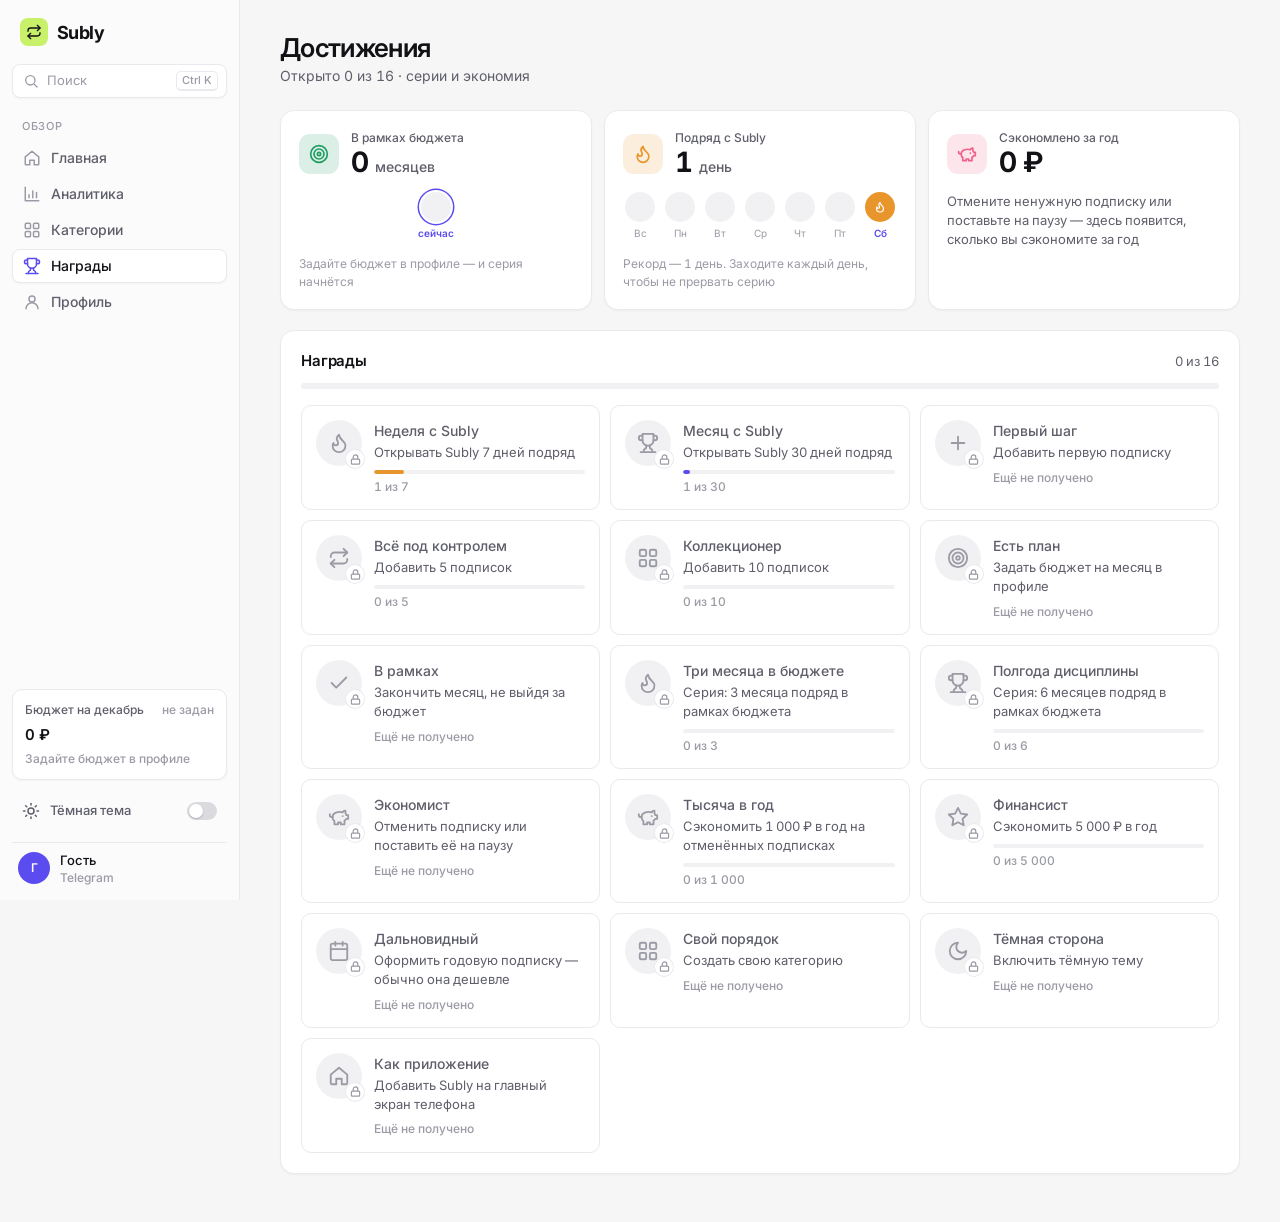
==== commit fe87914d: "update" ====
--- a/docs/achievements.html
+++ b/docs/achievements.html
@@ -77,7 +77,7 @@
       <section class="streaks">
         <article class="card streak-card reveal" style="--i:1">
           <div class="streak-top">
-            <span class="streak-icon budget lg"><i data-icon="target" data-size="20"></i></span>
+            <span class="streak-icon si-budget lg"><i data-icon="target" data-size="20"></i></span>
             <div><div class="kpi-label">В рамках бюджета</div>
               <div class="streak-num"><span id="st-budget-num">0</span> <span class="unit" id="st-budget-unit">месяцев</span></div></div>
           </div>
@@ -86,7 +86,7 @@
         </article>
         <article class="card streak-card reveal" style="--i:2">
           <div class="streak-top">
-            <span class="streak-icon fire lg"><i data-icon="flame" data-size="20"></i></span>
+            <span class="streak-icon si-fire lg"><i data-icon="flame" data-size="20"></i></span>
             <div><div class="kpi-label">Подряд с Subly</div>
               <div class="streak-num"><span id="st-visit-num">0</span> <span class="unit" id="st-visit-unit">дней</span></div></div>
           </div>
@@ -95,7 +95,7 @@
         </article>
         <article class="card streak-card reveal" style="--i:3">
           <div class="streak-top">
-            <span class="streak-icon save lg"><i data-icon="piggy" data-size="20"></i></span>
+            <span class="streak-icon si-save lg"><i data-icon="piggy" data-size="20"></i></span>
             <div><div class="kpi-label">Сэкономлено за год</div>
               <div class="streak-num" id="st-saved">0 ₽</div></div>
           </div>
@@ -143,6 +143,7 @@
   <script src="js/tg.js"></script>
   <script src="js/achievements.js"></script>
   <script src="js/layout.js"></script>
+  <script src="js/cancel-guides.js"></script>
   <script src="js/palette.js"></script>
   <script>Achievements.initPage();</script>
 </body>
--- a/docs/css/components.css
+++ b/docs/css/components.css
@@ -370,3 +370,41 @@
 [data-theme="dark"] .theme-icon .moon { opacity: 1; transform: none; }
 
 [data-theme="dark"] .swatch:not(.selected) { box-shadow: inset 0 0 0 1px rgba(255, 255, 255, .14); }
+
+/* ---------- Инструкция «Как отменить подписку» ---------- */
+.cg-modal { gap: 16px; }
+.cg-logo {
+  width: 48px; height: 48px; border-radius: 14px; display: grid; place-items: center;
+  background: var(--c); color: #fff; font-size: 22px; font-weight: 700; letter-spacing: -0.02em;
+  box-shadow: 0 6px 16px color-mix(in srgb, var(--c) 35%, transparent);
+}
+.cg-body { display: flex; flex-direction: column; gap: 14px; }
+.cg-way { display: flex; flex-direction: column; gap: 8px; }
+.cg-steps { list-style: none; counter-reset: step; display: flex; flex-direction: column; gap: 8px; }
+.cg-steps li {
+  counter-increment: step; position: relative; padding-left: 34px; min-height: 24px; line-height: 1.45; padding-top: 2px;
+}
+.cg-steps li::before {
+  content: counter(step); position: absolute; left: 0; top: 0; width: 24px; height: 24px; border-radius: 50%;
+  display: grid; place-items: center; font-size: 12px; font-weight: 600;
+  background: var(--accent-soft); color: var(--accent);
+}
+.cg-note {
+  display: flex; gap: 10px; align-items: flex-start; padding: 10px 12px; border-radius: var(--radius);
+  background: var(--warning-soft); color: var(--ink); font-size: 13px; line-height: 1.45;
+}
+.cg-note svg { color: var(--warning); margin-top: 1px; }
+.cg-more { border: 1px solid var(--border); border-radius: var(--radius); }
+.cg-more summary {
+  list-style: none; cursor: pointer; padding: 11px 12px; font-size: 13px; font-weight: 500; color: var(--ink-2);
+  display: flex; align-items: center; justify-content: space-between; gap: 8px;
+}
+.cg-more summary::-webkit-details-marker { display: none; }
+.cg-more summary svg { transition: transform .2s ease; }
+.cg-more[open] summary svg { transform: rotate(180deg); }
+.cg-store { display: flex; flex-direction: column; gap: 8px; padding: 12px; border-top: 1px solid var(--border); font-size: 13px; }
+.cg-store .cg-steps li { padding-left: 30px; }
+.cg-store .cg-steps li::before { width: 20px; height: 20px; font-size: 11px; background: var(--bg-subtle); color: var(--ink-2); }
+.cg-store .link-btn { align-self: flex-start; }
+.cg-actions { display: flex; flex-direction: column; gap: 8px; }
+.cg-actions .btn { gap: 8px; }
--- a/docs/css/pages.css
+++ b/docs/css/pages.css
@@ -208,10 +208,10 @@
   width: 28px; height: 28px; border-radius: 8px; display: grid; place-items: center; flex-shrink: 0;
 }
 .streak-icon.lg { width: 40px; height: 40px; border-radius: 11px; }
-.streak-icon.fire   { background: color-mix(in srgb, #E8962C 16%, transparent); color: #E8962C; }
-.streak-icon.budget { background: color-mix(in srgb, #1F9D63 16%, transparent); color: #1F9D63; }
-.streak-icon.save   { background: color-mix(in srgb, #F25F8B 16%, transparent); color: #F25F8B; }
-.streak-icon.ach    { background: var(--accent-soft); color: var(--accent); }
+.streak-icon.si-fire   { background: color-mix(in srgb, #E8962C 16%, transparent); color: #E8962C; }
+.streak-icon.si-budget { background: color-mix(in srgb, #1F9D63 16%, transparent); color: #1F9D63; }
+.streak-icon.si-save   { background: color-mix(in srgb, #F25F8B 16%, transparent); color: #F25F8B; }
+.streak-icon.si-ach    { background: var(--accent-soft); color: var(--accent); }
 
 /* Полоска на главной */
 .streak-strip {
@@ -301,5 +301,8 @@
   .streak-strip { grid-template-columns: repeat(3, minmax(0, 1fr)); gap: 8px; padding: 12px; }
   .streak-strip > .icon { display: none; }
   .ss-item { flex-direction: column; align-items: flex-start; gap: 6px; font-size: 12px; }
+  .streak-strip { align-items: start; }
+  .ss-item b { display: block; font-size: 17px; line-height: 1.2; }
+  .ss-item .muted { line-height: 1.3; }
   .ach-grid { grid-template-columns: minmax(0, 1fr); }
 }
--- a/docs/css/animations.css
+++ b/docs/css/animations.css
@@ -182,7 +182,7 @@
 .ach:not(.locked):hover { transform: translateY(-2px); border-color: var(--border-strong); }
 .ach:not(.locked):hover .ach-icon { animation: badge-pop .5s cubic-bezier(.34, 1.56, .64, 1); }
 .mdot i, .wdot i { transition: transform .2s; }
-.streak-strip .streak-icon.fire { animation: flicker 2.8s ease-in-out infinite; }
+.streak-strip .streak-icon.si-fire { animation: flicker 2.8s ease-in-out infinite; }
 @keyframes flicker { 0%, 100% { transform: scale(1); } 50% { transform: scale(1.08) rotate(-3deg); } }
 
 /* ---------- Плавные переходы между разделами (как в приложении) ----------
